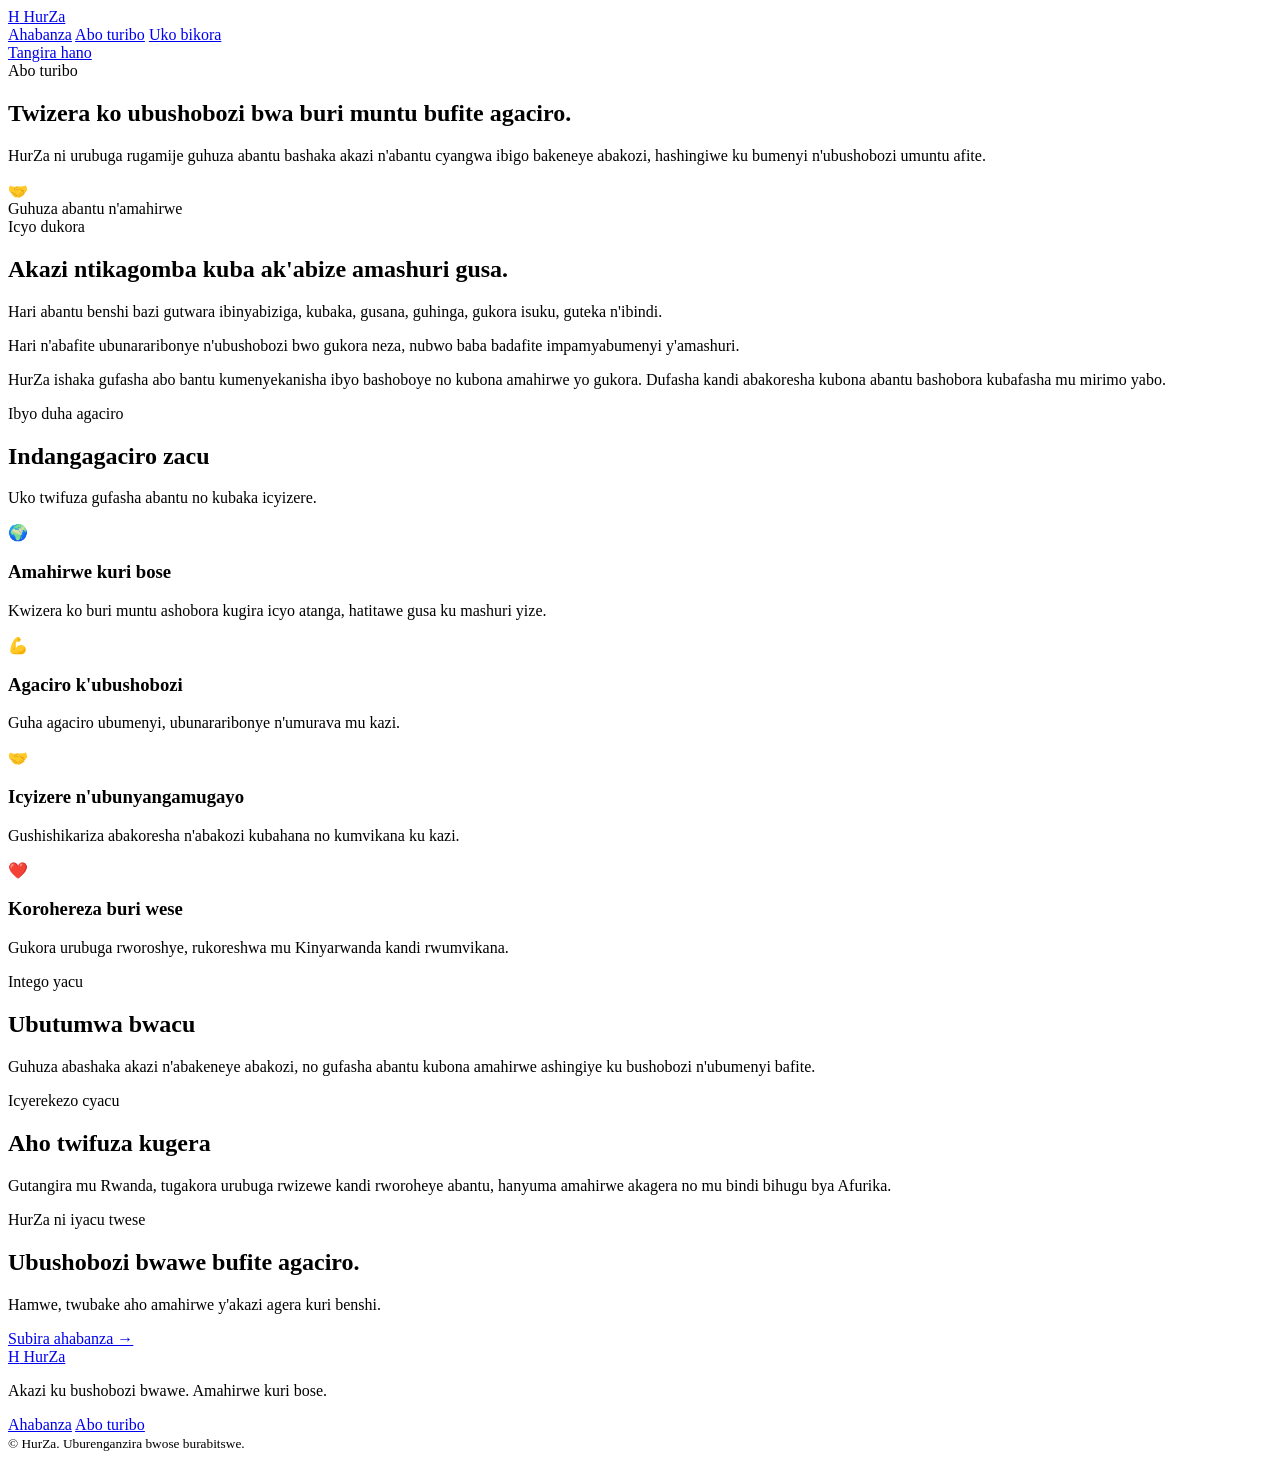
==== about.html @ f4cf7247 "Add about.html for site information and values This file contains the HTML structure for the 'About'" ====
<!DOCTYPE html>
<html lang="rw">
<head>
    <meta charset="UTF-8">
    <meta name="viewport" content="width=device-width, initial-scale=1.0">

    <title>Abo Turibo | HurZa</title>

    <link rel="stylesheet" href="style.css">
</head>
<body>

    <header class="site-header">

        <a href="index.html" class="brand">
            <span class="brand-mark">H</span>
            HurZa
        </a>

        <nav class="main-nav">
            <a href="index.html">Ahabanza</a>
            <a href="about.html" class="active">Abo turibo</a>
            <a href="index.html#uko-bikora">Uko bikora</a>
        </nav>

        <a href="index.html#hitamo" class="header-cta">
            Tangira hano
        </a>

    </header>

    <main>

        <section class="about-hero">

            <span class="eyebrow">Abo turibo</span>

            <h1>
                Twizera ko
                <span>ubushobozi bwa buri muntu</span>
                bufite agaciro.
            </h1>

            <p>
                HurZa ni urubuga rugamije guhuza abantu
                bashaka akazi n'abantu cyangwa ibigo bakeneye
                abakozi, hashingiwe ku bumenyi n'ubushobozi
                umuntu afite.
            </p>

        </section>

        <section class="about-story section">

            <div class="story-visual">

                <div class="story-symbol">🤝</div>

                <span>Guhuza abantu n'amahirwe</span>

            </div>

            <div class="story-copy">

                <span class="eyebrow">Icyo dukora</span>

                <h2>
                    Akazi ntikagomba kuba ak'abize amashuri gusa.
                </h2>

                <p>
                    Hari abantu benshi bazi gutwara ibinyabiziga,
                    kubaka, gusana, guhinga, gukora isuku,
                    guteka n'ibindi.
                </p>

                <p>
                    Hari n'abafite ubunararibonye n'ubushobozi
                    bwo gukora neza, nubwo baba badafite
                    impamyabumenyi y'amashuri.
                </p>

                <p>
                    HurZa ishaka gufasha abo bantu kumenyekanisha
                    ibyo bashoboye no kubona amahirwe yo gukora.
                    Dufasha kandi abakoresha kubona abantu
                    bashobora kubafasha mu mirimo yabo.
                </p>

            </div>

        </section>

        <section class="values-section">

            <div class="section-heading">

                <span class="eyebrow">Ibyo duha agaciro</span>

                <h2>Indangagaciro zacu</h2>

                <p>
                    Uko twifuza gufasha abantu no kubaka icyizere.
                </p>

            </div>

            <div class="values-grid">

                <article class="value-card">
                    <span>🌍</span>

                    <h3>Amahirwe kuri bose</h3>

                    <p>
                        Kwizera ko buri muntu ashobora kugira
                        icyo atanga, hatitawe gusa ku mashuri yize.
                    </p>
                </article>

                <article class="value-card">
                    <span>💪</span>

                    <h3>Agaciro k'ubushobozi</h3>

                    <p>
                        Guha agaciro ubumenyi, ubunararibonye
                        n'umurava mu kazi.
                    </p>
                </article>

                <article class="value-card">
                    <span>🤝</span>

                    <h3>Icyizere n'ubunyangamugayo</h3>

                    <p>
                        Gushishikariza abakoresha n'abakozi
                        kubahana no kumvikana ku kazi.
                    </p>
                </article>

                <article class="value-card">
                    <span>❤️</span>

                    <h3>Korohereza buri wese</h3>

                    <p>
                        Gukora urubuga rworoshye,
                        rukoreshwa mu Kinyarwanda kandi rwumvikana.
                    </p>
                </article>

            </div>

        </section>

        <section class="mission-vision section">

            <article>

                <span class="eyebrow">Intego yacu</span>

                <h2>Ubutumwa bwacu</h2>

                <p>
                    Guhuza abashaka akazi n'abakeneye abakozi,
                    no gufasha abantu kubona amahirwe ashingiye
                    ku bushobozi n'ubumenyi bafite.
                </p>

            </article>

            <article>

                <span class="eyebrow">Icyerekezo cyacu</span>

                <h2>Aho twifuza kugera</h2>

                <p>
                    Gutangira mu Rwanda, tugakora urubuga
                    rwizewe kandi rworoheye abantu, hanyuma
                    amahirwe akagera no mu bindi bihugu bya Afurika.
                </p>

            </article>

        </section>

        <section class="closing-cta">

            <div>

                <span class="eyebrow">HurZa ni iyacu twese</span>

                <h2>Ubushobozi bwawe bufite agaciro.</h2>

                <p>
                    Hamwe, twubake aho amahirwe y'akazi
                    agera kuri benshi.
                </p>

            </div>

            <a href="index.html" class="button button-white">
                Subira ahabanza →
            </a>

        </section>

    </main>

    <footer class="site-footer">

        <a href="index.html" class="brand footer-brand">
            <span class="brand-mark">H</span>
            HurZa
        </a>

        <p>Akazi ku bushobozi bwawe. Amahirwe kuri bose.</p>

        <div class="footer-links">
            <a href="index.html">Ahabanza</a>
            <a href="about.html">Abo turibo</a>
        </div>

        <small>
            © <span id="year"></span> HurZa.
            Uburenganzira bwose burabitswe.
        </small>

    </footer>

    <script src="script.js"></script>

</body>
</html>
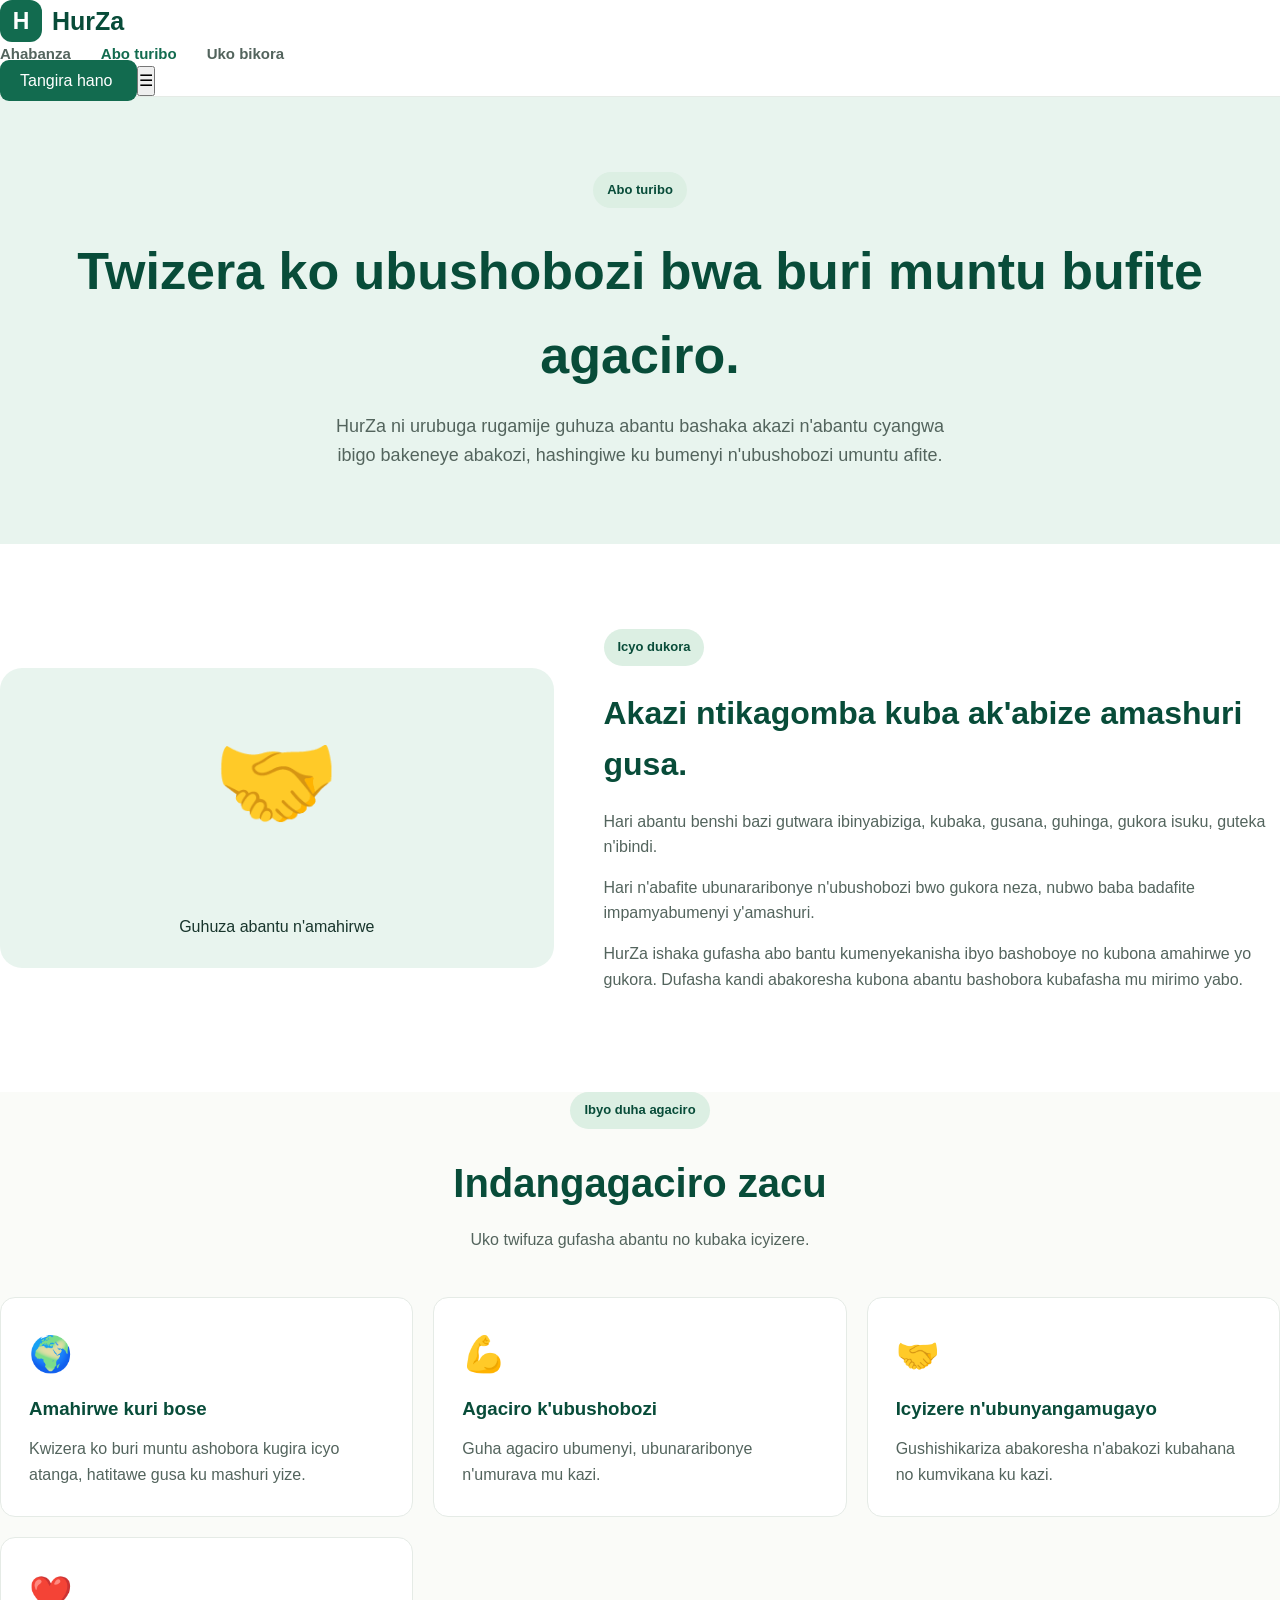
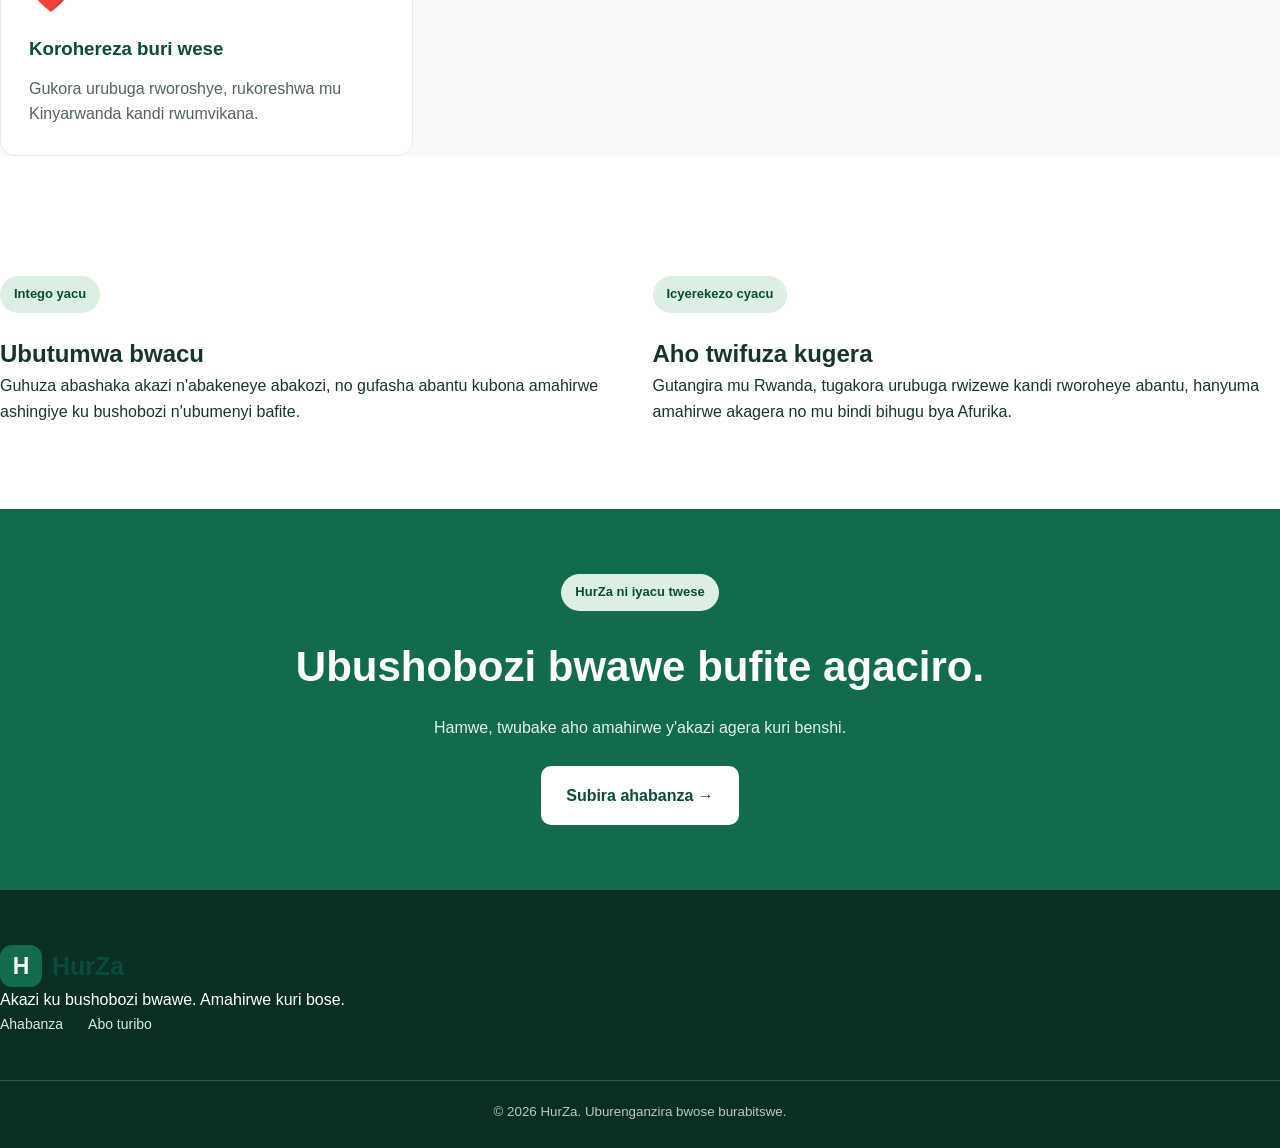
==== commit 1b475548: "Add menu toggle button to about.html Added a button for toggling the menu in the header." ====
--- a/about.html
+++ b/about.html
@@ -27,7 +27,13 @@
         <a href="index.html#hitamo" class="header-cta">
             Tangira hano
         </a>
-
+        <button
+  class="menu-toggle"
+  aria-label="Fungura menu"
+  aria-expanded="false"
+       >
+  ☰
+</button>
     </header>
 
     <main>
--- a/style.css
+++ b/style.css
@@ -0,0 +1,656 @@
+
+/* =================================
+   HURZA — MAIN STYLESHEET
+================================= */
+
+:root {
+  --green: #126b4f;
+  --green-dark: #084c39;
+  --green-light: #e8f4ee;
+  --orange: #f2a541;
+  --white: #ffffff;
+  --cream: #fafbf8;
+  --dark: #18352c;
+  --text: #53645d;
+  --border: #e5ebe6;
+  --shadow: 0 12px 35px rgba(15, 65, 45, 0.09);
+}
+
+* {
+  margin: 0;
+  padding: 0;
+  box-sizing: border-box;
+}
+
+html {
+  scroll-behavior: smooth;
+}
+
+body {
+  font-family: Arial, Helvetica, sans-serif;
+  background: var(--white);
+  color: var(--dark);
+  line-height: 1.6;
+}
+
+a {
+  color: inherit;
+  text-decoration: none;
+}
+
+button {
+  font: inherit;
+  cursor: pointer;
+}
+
+.container {
+  width: min(1120px, 90%);
+  margin: auto;
+}
+
+/* HEADER */
+
+.site-header {
+  background: var(--white);
+  border-bottom: 1px solid var(--border);
+  position: sticky;
+  top: 0;
+  z-index: 100;
+}
+
+.site-header .container {
+  min-height: 78px;
+  display: flex;
+  align-items: center;
+  justify-content: space-between;
+  gap: 25px;
+}
+
+.brand {
+  display: flex;
+  align-items: center;
+  gap: 10px;
+  font-size: 25px;
+  font-weight: 800;
+  color: var(--green-dark);
+}
+
+.brand-mark {
+  width: 42px;
+  height: 42px;
+  display: grid;
+  place-items: center;
+  background: var(--green);
+  color: white;
+  border-radius: 12px;
+  font-size: 23px;
+}
+
+.main-nav {
+  display: flex;
+  align-items: center;
+  gap: 30px;
+}
+
+.main-nav a {
+  font-size: 15px;
+  font-weight: 600;
+  color: var(--text);
+  transition: 0.2s;
+}
+
+.main-nav a:hover,
+.main-nav a.active {
+  color: var(--green);
+}
+
+.header-cta {
+  background: var(--green);
+  color: white !important;
+  padding: 12px 20px;
+  border-radius: 9px;
+}
+
+.header-cta:hover {
+  background: var(--green-dark);
+}
+
+/* HERO SECTION */
+
+.hero {
+  background: linear-gradient(120deg, #edf7f0, #ffffff);
+  padding: 85px 0;
+  overflow: hidden;
+}
+
+.hero .container {
+  display: grid;
+  grid-template-columns: 1.1fr 0.9fr;
+  align-items: center;
+  gap: 50px;
+}
+
+.eyebrow {
+  display: inline-block;
+  background: #dcefe3;
+  color: var(--green-dark);
+  padding: 8px 14px;
+  border-radius: 30px;
+  font-size: 13px;
+  font-weight: 700;
+  margin-bottom: 22px;
+}
+
+.hero h1 {
+  font-size: clamp(38px, 5vw, 62px);
+  line-height: 1.12;
+  letter-spacing: -2px;
+  color: var(--green-dark);
+  margin-bottom: 22px;
+}
+
+.hero-lead {
+  max-width: 520px;
+  font-size: 18px;
+  color: var(--text);
+  margin-bottom: 30px;
+}
+
+.hero-actions {
+  display: flex;
+  flex-wrap: wrap;
+  gap: 14px;
+}
+
+.button {
+  display: inline-flex;
+  justify-content: center;
+  align-items: center;
+  padding: 15px 23px;
+  border-radius: 10px;
+  font-weight: 700;
+  transition: 0.2s;
+  border: 2px solid transparent;
+}
+
+.button-primary {
+  background: var(--green);
+  color: white;
+}
+
+.button-primary:hover {
+  background: var(--green-dark);
+  transform: translateY(-2px);
+}
+
+.button-light {
+  background: white;
+  color: var(--green-dark);
+  border-color: var(--border);
+}
+
+.button-light:hover {
+  border-color: var(--green);
+}
+
+.hero-note {
+  margin-top: 22px;
+  font-size: 13px;
+  color: var(--text);
+}
+
+/* HERO VISUAL */
+
+.hero-art {
+  display: flex;
+  justify-content: center;
+  align-items: center;
+}
+
+.art-card-main {
+  background: white;
+  padding: 35px;
+  border-radius: 25px;
+  box-shadow: var(--shadow);
+  width: 100%;
+  max-width: 390px;
+  text-align: center;
+}
+
+.art-people {
+  font-size: 75px;
+  margin: 15px 0;
+}
+
+.art-card-main h3 {
+  color: var(--green-dark);
+  font-size: 23px;
+}
+
+.art-card-main p {
+  color: var(--text);
+  margin-top: 8px;
+}
+
+/* TRUST STRIP */
+
+.trust-strip {
+  padding: 25px 0;
+  background: var(--green-dark);
+  color: white;
+  text-align: center;
+  font-weight: 600;
+}
+
+/* GENERAL SECTIONS */
+
+.section {
+  padding: 85px 0;
+}
+
+.section-heading {
+  text-align: center;
+  max-width: 650px;
+  margin: 0 auto 45px;
+}
+
+.section-heading h2 {
+  font-size: clamp(28px, 4vw, 40px);
+  color: var(--green-dark);
+  margin-bottom: 12px;
+}
+
+.section-heading p {
+  color: var(--text);
+}
+
+/* CHOICE CARDS */
+
+.choice-grid {
+  display: grid;
+  grid-template-columns: repeat(2, 1fr);
+  gap: 25px;
+}
+
+.choice-card {
+  padding: 35px;
+  border: 1px solid var(--border);
+  border-radius: 18px;
+  background: white;
+  box-shadow: var(--shadow);
+  transition: 0.25s;
+}
+
+.choice-card:hover {
+  transform: translateY(-5px);
+}
+
+.worker-card {
+  border-top: 5px solid var(--green);
+}
+
+.employer-card {
+  border-top: 5px solid var(--orange);
+}
+
+.choice-icon {
+  font-size: 40px;
+  margin-bottom: 15px;
+}
+
+.choice-card h3 {
+  font-size: 23px;
+  margin-bottom: 10px;
+}
+
+.choice-card p {
+  color: var(--text);
+  margin-bottom: 20px;
+}
+
+.text-link {
+  color: var(--green);
+  font-weight: 700;
+}
+
+/* JOB CATEGORIES */
+
+.categories-section {
+  background: var(--cream);
+}
+
+.category-grid {
+  display: grid;
+  grid-template-columns: repeat(4, 1fr);
+  gap: 18px;
+}
+
+.category {
+  background: white;
+  border: 1px solid var(--border);
+  border-radius: 15px;
+  padding: 25px 15px;
+  text-align: center;
+  transition: 0.2s;
+}
+
+.category:hover {
+  border-color: var(--green);
+  transform: translateY(-4px);
+  box-shadow: var(--shadow);
+}
+
+.category span {
+  display: block;
+  font-size: 38px;
+  margin-bottom: 12px;
+}
+
+.category h3 {
+  font-size: 16px;
+  color: var(--dark);
+}
+
+.small-note {
+  text-align: center;
+  color: var(--text);
+  margin-top: 25px;
+  font-size: 14px;
+}
+
+/* HOW IT WORKS */
+
+.steps-grid {
+  display: grid;
+  grid-template-columns: repeat(3, 1fr);
+  gap: 25px;
+}
+
+.step {
+  padding: 25px;
+  border-radius: 15px;
+  background: var(--cream);
+}
+
+.step-number {
+  width: 45px;
+  height: 45px;
+  display: grid;
+  place-items: center;
+  background: var(--green);
+  color: white;
+  font-size: 20px;
+  font-weight: 800;
+  border-radius: 50%;
+  margin-bottom: 18px;
+}
+
+.step h3 {
+  margin-bottom: 10px;
+  color: var(--green-dark);
+}
+
+.step p {
+  color: var(--text);
+}
+
+/* CLOSING CTA */
+
+.closing-cta {
+  padding: 65px 20px;
+  background: var(--green);
+  color: white;
+  text-align: center;
+}
+
+.closing-cta h2 {
+  font-size: clamp(28px, 4vw, 42px);
+  margin-bottom: 15px;
+}
+
+.closing-cta p {
+  margin-bottom: 25px;
+  color: #e4f1e9;
+}
+
+.button-white {
+  background: white;
+  color: var(--green-dark);
+}
+
+.button-white:hover {
+  background: #f0f5f1;
+  transform: translateY(-2px);
+}
+
+/* ABOUT PAGE */
+
+.about-hero {
+  padding: 75px 0;
+  background: var(--green-light);
+  text-align: center;
+}
+
+.about-hero h1 {
+  font-size: clamp(35px, 5vw, 52px);
+  color: var(--green-dark);
+  margin-bottom: 15px;
+}
+
+.about-hero p {
+  max-width: 650px;
+  margin: auto;
+  color: var(--text);
+  font-size: 18px;
+}
+
+.about-story {
+  display: grid;
+  grid-template-columns: 0.9fr 1.1fr;
+  align-items: center;
+  gap: 50px;
+}
+
+.story-visual {
+  min-height: 300px;
+  display: grid;
+  place-items: center;
+  background: var(--green-light);
+  border-radius: 22px;
+}
+
+.story-symbol {
+  font-size: 100px;
+}
+
+.story-copy h2 {
+  color: var(--green-dark);
+  font-size: 32px;
+  margin-bottom: 18px;
+}
+
+.story-copy p {
+  color: var(--text);
+  margin-bottom: 15px;
+}
+
+/* VALUES */
+
+.values-section {
+  background: var(--cream);
+}
+
+.values-grid {
+  display: grid;
+  grid-template-columns: repeat(3, 1fr);
+  gap: 20px;
+}
+
+.value-card {
+  padding: 28px;
+  background: white;
+  border: 1px solid var(--border);
+  border-radius: 15px;
+}
+
+.value-card span {
+  font-size: 35px;
+}
+
+.value-card h3 {
+  color: var(--green-dark);
+  margin: 12px 0;
+}
+
+.value-card p {
+  color: var(--text);
+}
+
+.mission-vision {
+  display: grid;
+  grid-template-columns: repeat(2, 1fr);
+  gap: 25px;
+  margin-top: 35px;
+}
+
+.mission-vision > div {
+  background: white;
+  padding: 30px;
+  border-radius: 15px;
+  border: 1px solid var(--border);
+}
+
+.mission-vision h3 {
+  color: var(--green);
+  margin-bottom: 10px;
+}
+
+/* FOOTER */
+
+.site-footer {
+  background: #092f24;
+  color: white;
+  padding: 55px 0 25px;
+}
+
+.site-footer .container {
+  display: flex;
+  justify-content: space-between;
+  flex-wrap: wrap;
+  gap: 35px;
+}
+
+.footer-brand {
+  max-width: 330px;
+}
+
+.footer-brand p {
+  color: #c4d7cd;
+  margin-top: 12px;
+}
+
+.footer-links {
+  display: flex;
+  flex-wrap: wrap;
+  gap: 25px;
+}
+
+.footer-links a {
+  color: #d9e8df;
+  font-size: 14px;
+}
+
+.footer-links a:hover {
+  color: var(--orange);
+}
+
+.site-footer small {
+  display: block;
+  text-align: center;
+  color: #b6c9be;
+  margin-top: 45px;
+  padding-top: 20px;
+  border-top: 1px solid #315648;
+}
+
+/* MOBILE RESPONSIVENESS */
+
+@media (max-width: 850px) {
+  .hero .container {
+    grid-template-columns: 1fr;
+    text-align: center;
+  }
+
+  .hero-lead {
+    margin-left: auto;
+    margin-right: auto;
+  }
+
+  .hero-actions {
+    justify-content: center;
+  }
+
+  .category-grid {
+    grid-template-columns: repeat(2, 1fr);
+  }
+
+  .about-story {
+    grid-template-columns: 1fr;
+  }
+}
+
+@media (max-width: 650px) {
+  .site-header .container {
+    min-height: 70px;
+    flex-wrap: wrap;
+    padding-top: 12px;
+    padding-bottom: 12px;
+  }
+
+  .brand {
+    font-size: 22px;
+  }
+
+  .main-nav {
+    width: 100%;
+    justify-content: center;
+    flex-wrap: wrap;
+    gap: 15px;
+  }
+
+  .header-cta {
+    padding: 9px 13px;
+  }
+
+  .hero {
+    padding: 60px 0;
+  }
+
+  .hero h1 {
+    letter-spacing: -1px;
+  }
+
+  .section {
+    padding: 60px 0;
+  }
+
+  .choice-grid,
+  .steps-grid,
+  .values-grid,
+  .mission-vision {
+    grid-template-columns: 1fr;
+  }
+
+  .choice-card {
+    padding: 25px;
+  }
+
+  .site-footer .container {
+    flex-direction: column;
+  }
+
+  .footer-links {
+    flex-direction: column;
+    gap: 12px;
+  }
+}
